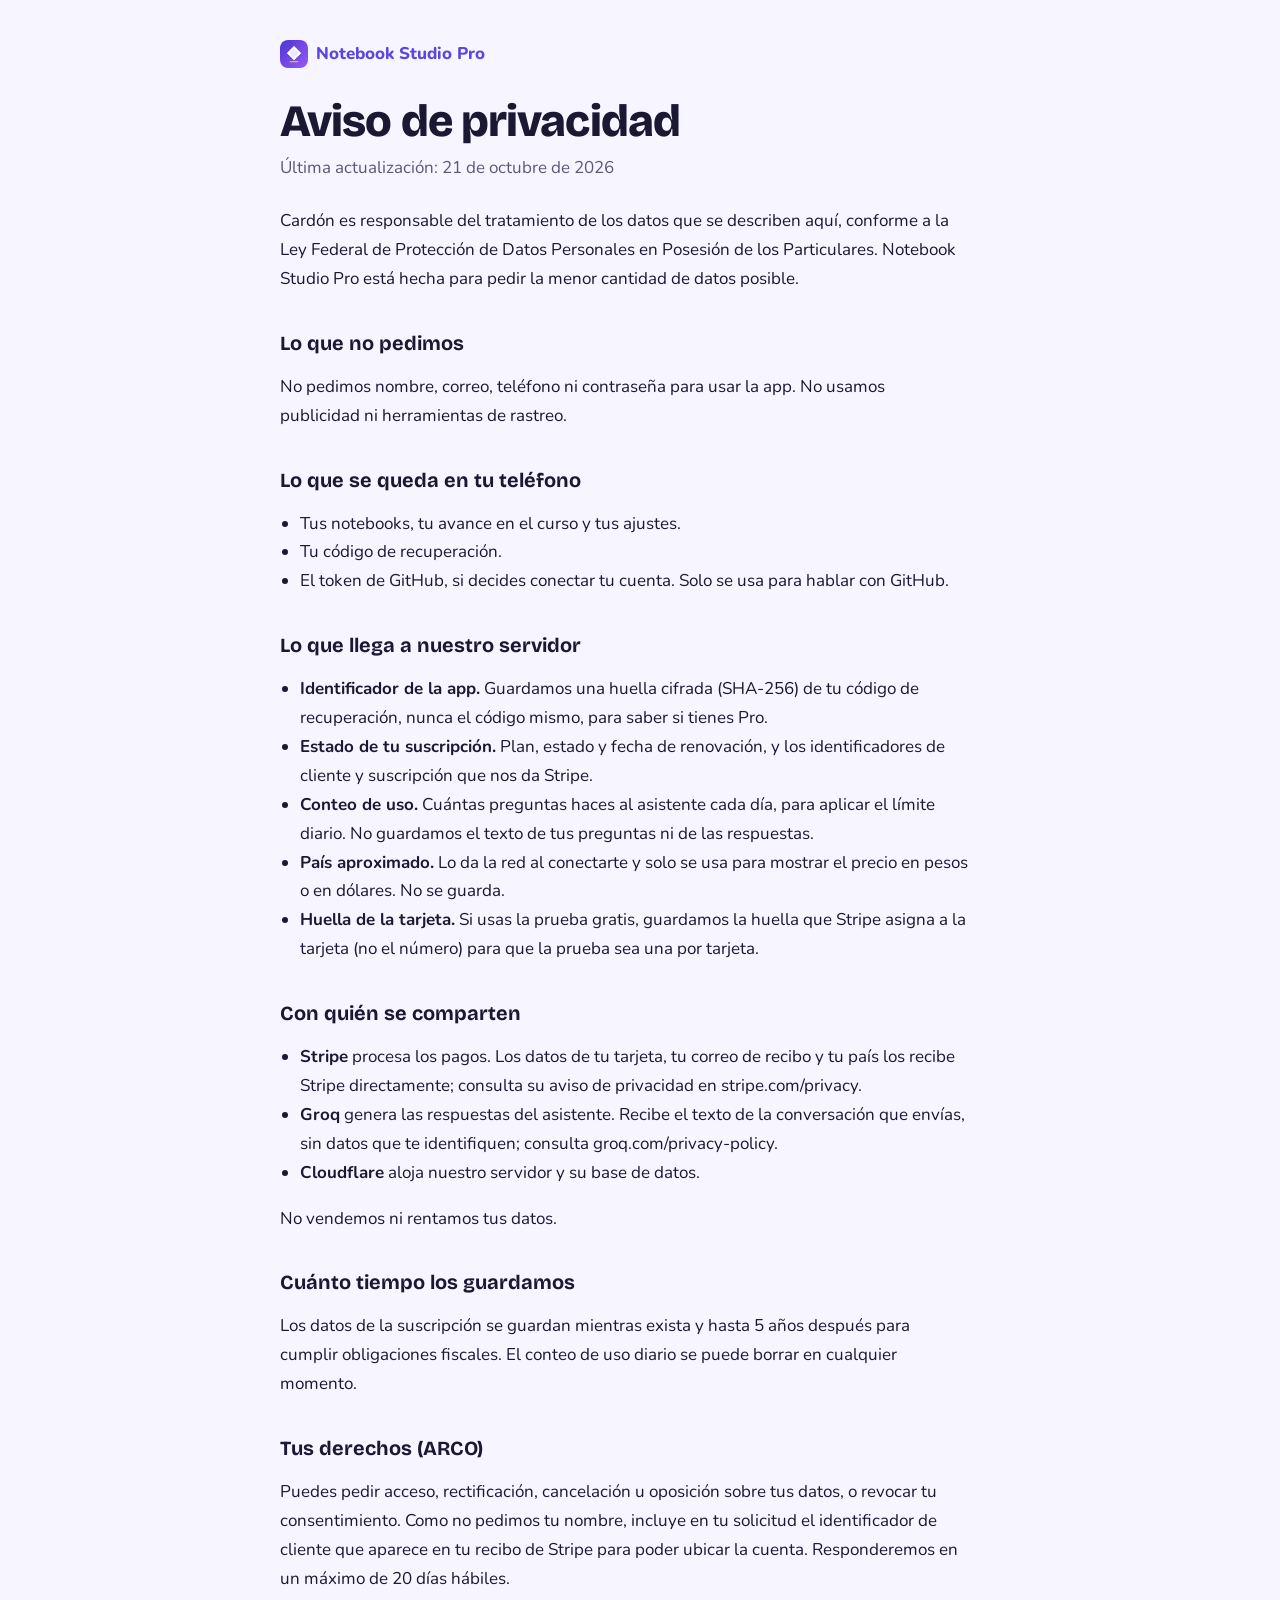
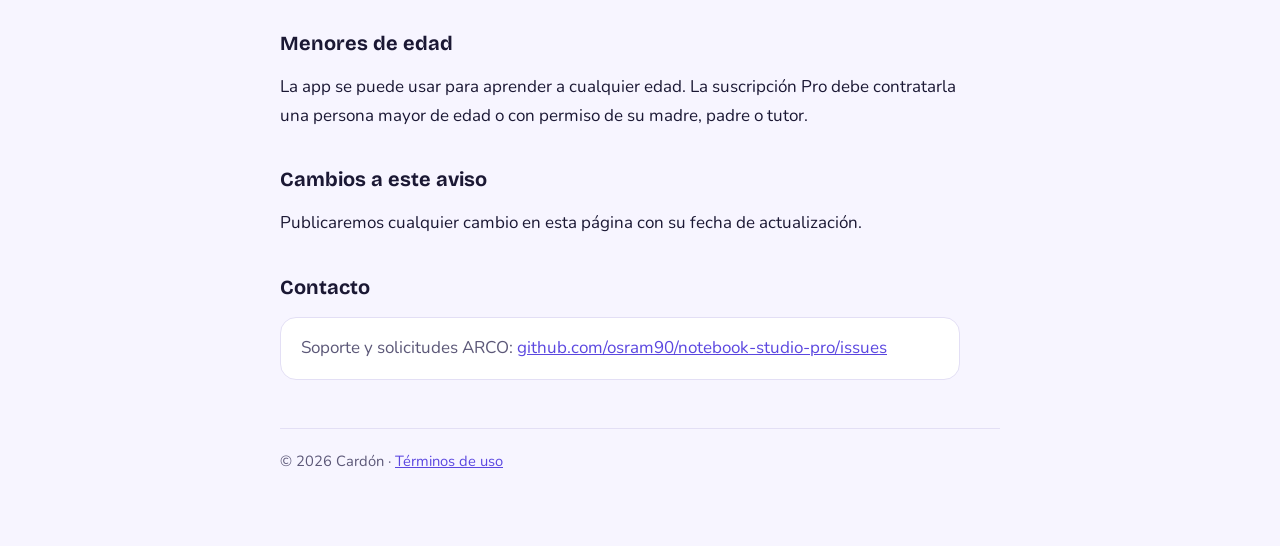
==== privacidad.html @ 598c142c "Página de Notebook Studio Pro" ====
<!doctype html>
<html lang="es">
<head>
<meta charset="utf-8">
<meta name="viewport" content="width=device-width, initial-scale=1, viewport-fit=cover">
<link rel="icon" href="favicon.png">
<link rel="stylesheet" href="https://fonts.googleapis.com/css2?family=Bricolage+Grotesque:opsz,wght@12..96,700;12..96,800&family=Nunito:wght@400;700;800&display=swap">
<link rel="stylesheet" href="legal.css">
<title>Aviso de privacidad · Notebook Studio Pro</title>
</head>
<body>
<main>
<a class="back" href="./"><img src="icono.png" alt="">Notebook Studio Pro</a>
<h1>Aviso de privacidad</h1>
<p class="meta">Última actualización: 21 de octubre de 2026</p>
<p>Cardón es responsable del tratamiento de los datos que se describen aquí, conforme a la Ley Federal de Protección de Datos Personales en Posesión de los Particulares. Notebook Studio Pro está hecha para pedir la menor cantidad de datos posible.</p>

<h2>Lo que no pedimos</h2>
<p>No pedimos nombre, correo, teléfono ni contraseña para usar la app. No usamos publicidad ni herramientas de rastreo.</p>

<h2>Lo que se queda en tu teléfono</h2>
<ul>
<li>Tus notebooks, tu avance en el curso y tus ajustes.</li>
<li>Tu código de recuperación.</li>
<li>El token de GitHub, si decides conectar tu cuenta. Solo se usa para hablar con GitHub.</li>
</ul>

<h2>Lo que llega a nuestro servidor</h2>
<ul>
<li><b>Identificador de la app.</b> Guardamos una huella cifrada (SHA-256) de tu código de recuperación, nunca el código mismo, para saber si tienes Pro.</li>
<li><b>Estado de tu suscripción.</b> Plan, estado y fecha de renovación, y los identificadores de cliente y suscripción que nos da Stripe.</li>
<li><b>Conteo de uso.</b> Cuántas preguntas haces al asistente cada día, para aplicar el límite diario. No guardamos el texto de tus preguntas ni de las respuestas.</li>
<li><b>País aproximado.</b> Lo da la red al conectarte y solo se usa para mostrar el precio en pesos o en dólares. No se guarda.</li>
<li><b>Huella de la tarjeta.</b> Si usas la prueba gratis, guardamos la huella que Stripe asigna a la tarjeta (no el número) para que la prueba sea una por tarjeta.</li>
</ul>

<h2>Con quién se comparten</h2>
<ul>
<li><b>Stripe</b> procesa los pagos. Los datos de tu tarjeta, tu correo de recibo y tu país los recibe Stripe directamente; consulta su aviso de privacidad en stripe.com/privacy.</li>
<li><b>Groq</b> genera las respuestas del asistente. Recibe el texto de la conversación que envías, sin datos que te identifiquen; consulta groq.com/privacy-policy.</li>
<li><b>Cloudflare</b> aloja nuestro servidor y su base de datos.</li>
</ul>
<p>No vendemos ni rentamos tus datos.</p>

<h2>Cuánto tiempo los guardamos</h2>
<p>Los datos de la suscripción se guardan mientras exista y hasta 5 años después para cumplir obligaciones fiscales. El conteo de uso diario se puede borrar en cualquier momento.</p>

<h2>Tus derechos (ARCO)</h2>
<p>Puedes pedir acceso, rectificación, cancelación u oposición sobre tus datos, o revocar tu consentimiento. Como no pedimos tu nombre, incluye en tu solicitud el identificador de cliente que aparece en tu recibo de Stripe para poder ubicar la cuenta. Responderemos en un máximo de 20 días hábiles.</p>

<h2>Menores de edad</h2>
<p>La app se puede usar para aprender a cualquier edad. La suscripción Pro debe contratarla una persona mayor de edad o con permiso de su madre, padre o tutor.</p>

<h2>Cambios a este aviso</h2>
<p>Publicaremos cualquier cambio en esta página con su fecha de actualización.</p>

<h2>Contacto</h2>
<p class="box">Soporte y solicitudes ARCO: <a href="https://github.com/osram90/notebook-studio-pro/issues">github.com/osram90/notebook-studio-pro/issues</a></p>

<footer>© 2026 Cardón · <a href="terminos.html">Términos de uso</a></footer>
</main>
</body>
</html>
---- legal.css ----
:root { --bg:#f7f5ff; --surface:#fff; --ink:#1b1834; --muted:#5c5878; --line:#e3dff5; --brand:#5b47e0; color-scheme: light; }
@media (prefers-color-scheme: dark) { :root:not([data-theme="light"]) { --bg:#110f22; --surface:#1b1832; --ink:#f1efff; --muted:#a9a4c9; --line:#2e2a4d; --brand:#8c7bff; color-scheme: dark; } }
:root[data-theme="dark"] { --bg:#110f22; --surface:#1b1832; --ink:#f1efff; --muted:#a9a4c9; --line:#2e2a4d; --brand:#8c7bff; color-scheme: dark; }
* { box-sizing: border-box; }
body { margin: 0; background: var(--bg); color: var(--ink); font: 17px/1.7 "Nunito", system-ui, sans-serif; }
main { max-width: 760px; margin: 0 auto; padding-block: 40px 72px; padding-left: max(20px, env(safe-area-inset-left, 0px)); padding-right: max(20px, env(safe-area-inset-right, 0px)); }
a { color: var(--brand); }
.back { display: inline-flex; gap: 8px; align-items: center; font-weight: 800; text-decoration: none; margin-bottom: 28px; }
.back img { width: 28px; height: 28px; border-radius: 8px; }
h1 { font: 800 clamp(2rem, 5vw, 2.8rem)/1.1 "Bricolage Grotesque", "Nunito", system-ui, sans-serif; letter-spacing: -0.02em; margin: 0 0 8px; text-wrap: balance; }
h2 { font: 700 1.25rem/1.3 "Bricolage Grotesque", "Nunito", system-ui, sans-serif; margin: 36px 0 8px; }
.meta { color: var(--muted); margin: 0 0 24px; }
p, li { color: var(--ink); max-width: 68ch; }
ul { padding-left: 1.2em; }
.box { background: var(--surface); border: 1px solid var(--line); border-radius: 16px; padding: 16px 20px; color: var(--muted); }
footer { margin-top: 48px; color: var(--muted); font-size: .92rem; border-top: 1px solid var(--line); padding-top: 20px; }
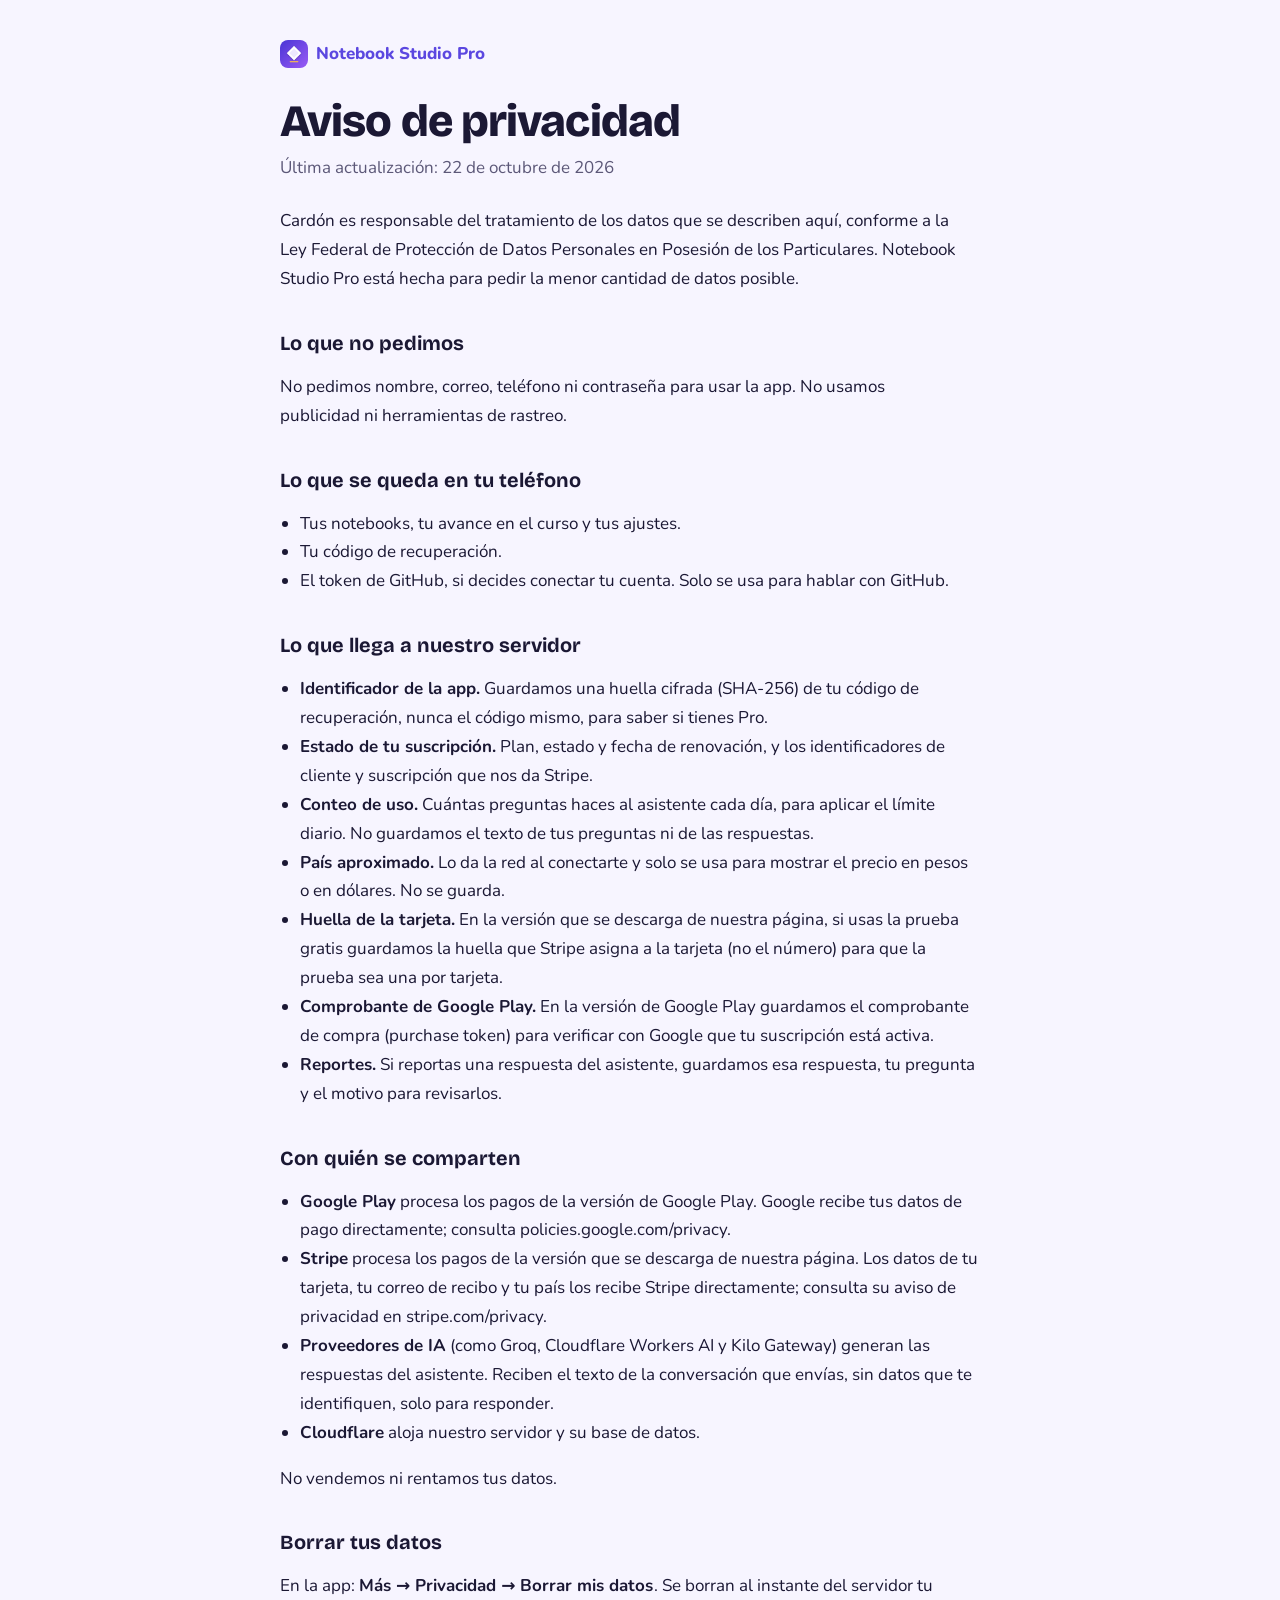
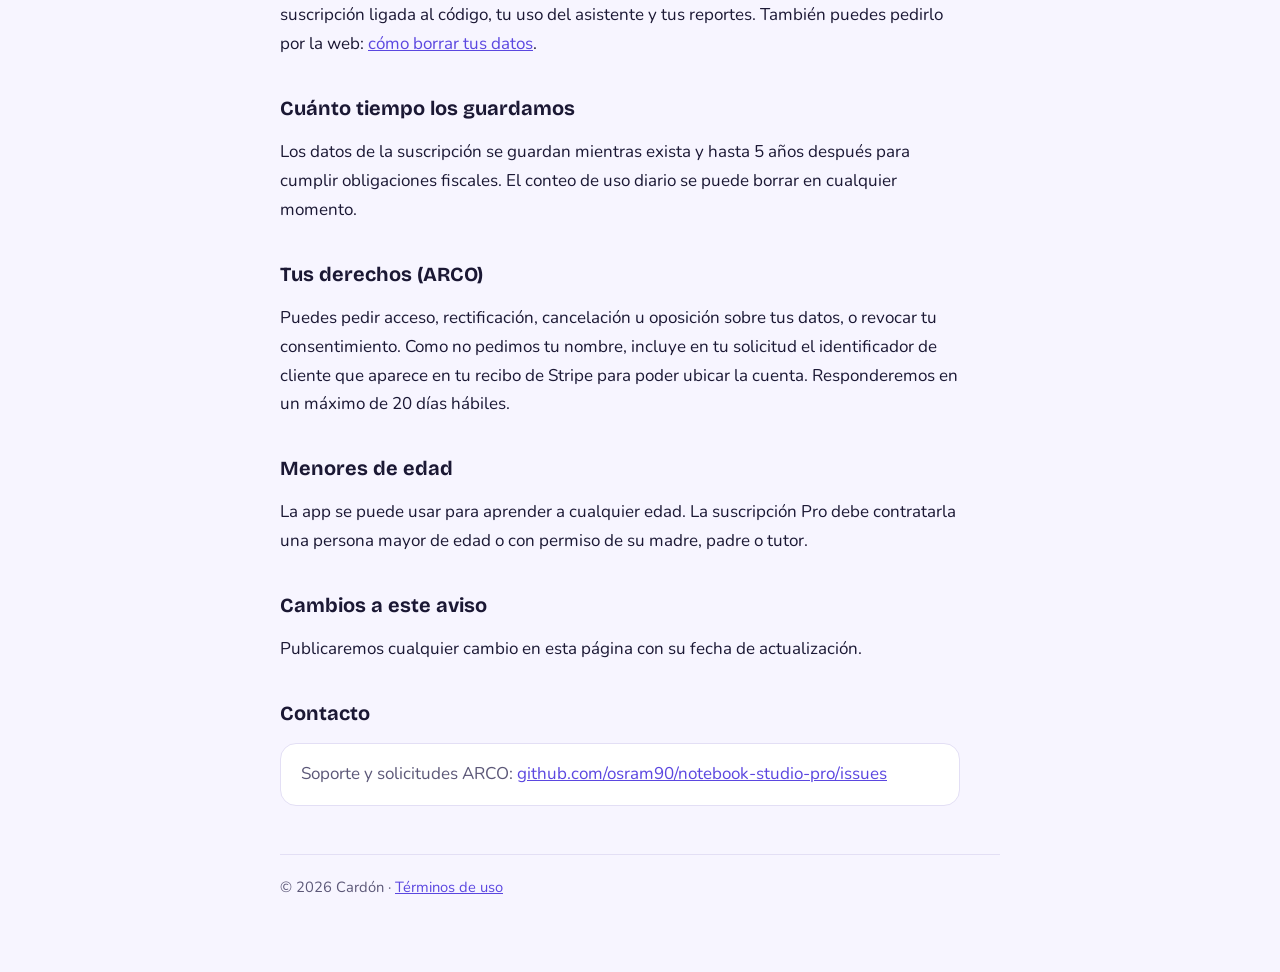
==== commit af795d9d: "Privacidad y términos con Google Play; página para borrar datos" ====
--- a/privacidad.html
+++ b/privacidad.html
@@ -12,7 +12,7 @@
 <main>
 <a class="back" href="./"><img src="icono.png" alt="">Notebook Studio Pro</a>
 <h1>Aviso de privacidad</h1>
-<p class="meta">Última actualización: 21 de octubre de 2026</p>
+<p class="meta">Última actualización: 22 de octubre de 2026</p>
 <p>Cardón es responsable del tratamiento de los datos que se describen aquí, conforme a la Ley Federal de Protección de Datos Personales en Posesión de los Particulares. Notebook Studio Pro está hecha para pedir la menor cantidad de datos posible.</p>
 
 <h2>Lo que no pedimos</h2>
@@ -31,16 +31,22 @@
 <li><b>Estado de tu suscripción.</b> Plan, estado y fecha de renovación, y los identificadores de cliente y suscripción que nos da Stripe.</li>
 <li><b>Conteo de uso.</b> Cuántas preguntas haces al asistente cada día, para aplicar el límite diario. No guardamos el texto de tus preguntas ni de las respuestas.</li>
 <li><b>País aproximado.</b> Lo da la red al conectarte y solo se usa para mostrar el precio en pesos o en dólares. No se guarda.</li>
-<li><b>Huella de la tarjeta.</b> Si usas la prueba gratis, guardamos la huella que Stripe asigna a la tarjeta (no el número) para que la prueba sea una por tarjeta.</li>
+<li><b>Huella de la tarjeta.</b> En la versión que se descarga de nuestra página, si usas la prueba gratis guardamos la huella que Stripe asigna a la tarjeta (no el número) para que la prueba sea una por tarjeta.</li>
+<li><b>Comprobante de Google Play.</b> En la versión de Google Play guardamos el comprobante de compra (purchase token) para verificar con Google que tu suscripción está activa.</li>
+<li><b>Reportes.</b> Si reportas una respuesta del asistente, guardamos esa respuesta, tu pregunta y el motivo para revisarlos.</li>
 </ul>
 
 <h2>Con quién se comparten</h2>
 <ul>
-<li><b>Stripe</b> procesa los pagos. Los datos de tu tarjeta, tu correo de recibo y tu país los recibe Stripe directamente; consulta su aviso de privacidad en stripe.com/privacy.</li>
-<li><b>Groq</b> genera las respuestas del asistente. Recibe el texto de la conversación que envías, sin datos que te identifiquen; consulta groq.com/privacy-policy.</li>
+<li><b>Google Play</b> procesa los pagos de la versión de Google Play. Google recibe tus datos de pago directamente; consulta policies.google.com/privacy.</li>
+<li><b>Stripe</b> procesa los pagos de la versión que se descarga de nuestra página. Los datos de tu tarjeta, tu correo de recibo y tu país los recibe Stripe directamente; consulta su aviso de privacidad en stripe.com/privacy.</li>
+<li><b>Proveedores de IA</b> (como Groq, Cloudflare Workers AI y Kilo Gateway) generan las respuestas del asistente. Reciben el texto de la conversación que envías, sin datos que te identifiquen, solo para responder.</li>
 <li><b>Cloudflare</b> aloja nuestro servidor y su base de datos.</li>
 </ul>
 <p>No vendemos ni rentamos tus datos.</p>
+
+<h2>Borrar tus datos</h2>
+<p>En la app: <b>Más → Privacidad → Borrar mis datos</b>. Se borran al instante del servidor tu suscripción ligada al código, tu uso del asistente y tus reportes. También puedes pedirlo por la web: <a href="borrar-datos.html">cómo borrar tus datos</a>.</p>
 
 <h2>Cuánto tiempo los guardamos</h2>
 <p>Los datos de la suscripción se guardan mientras exista y hasta 5 años después para cumplir obligaciones fiscales. El conteo de uso diario se puede borrar en cualquier momento.</p>
